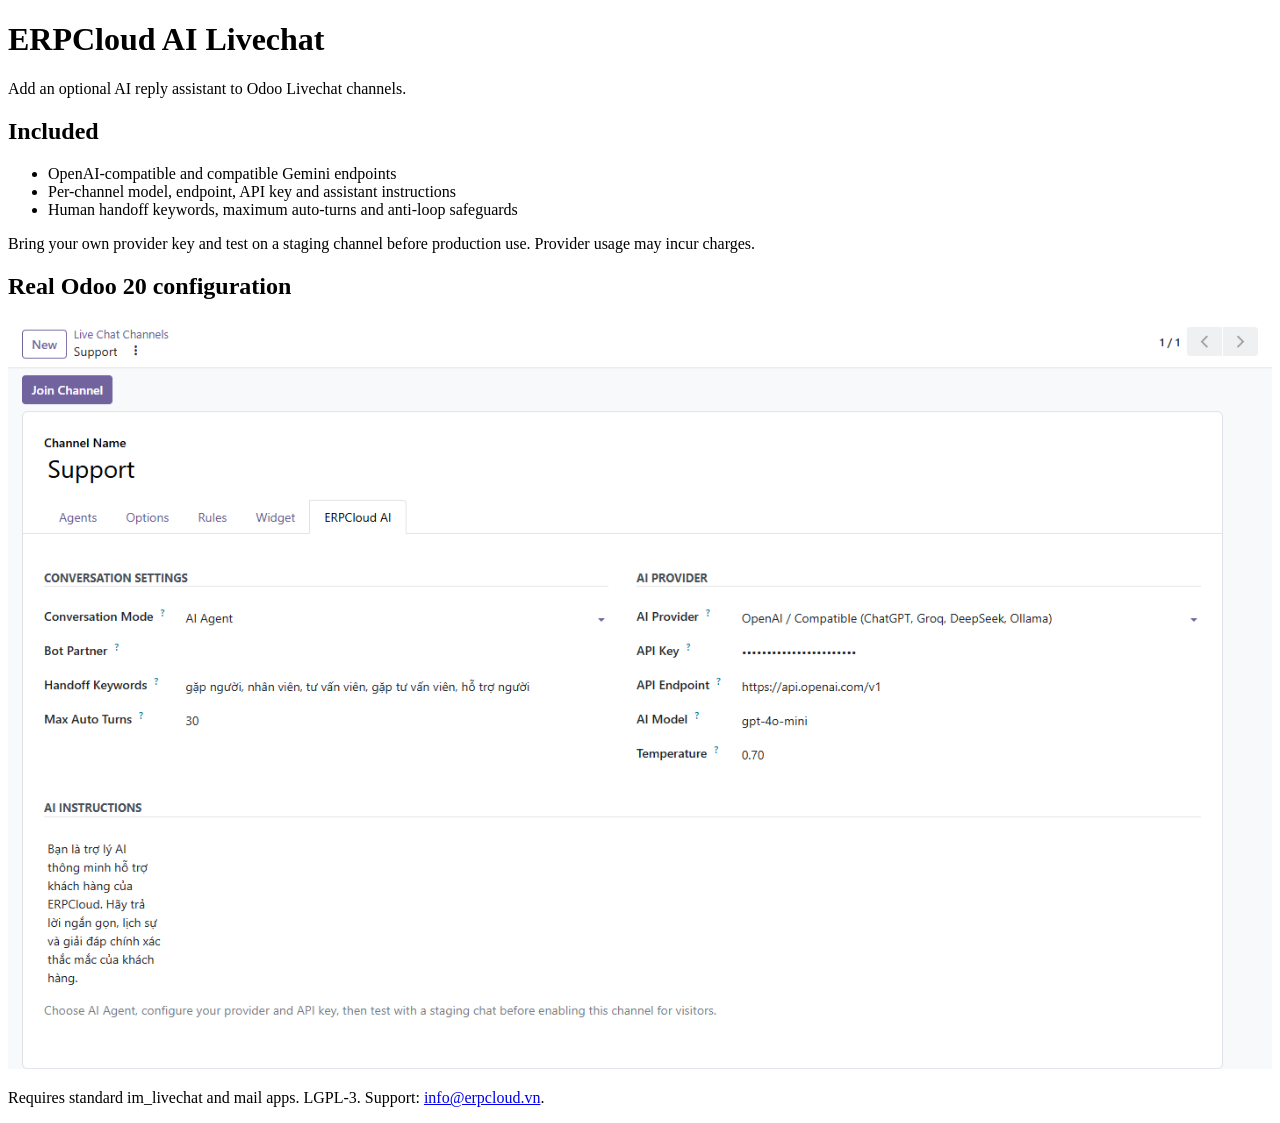
==== erpcloud_ai_livechat/static/description/index.html @ 2917d622 "[20.0] Add verified Blog, Video Library and AI Livechat free addons" ====
<!doctype html><html lang="en"><head><meta charset="utf-8"><title>ERPCloud AI Livechat</title></head><body><div class="container py-4"><h1>ERPCloud AI Livechat</h1><p class="lead">Add an optional AI reply assistant to Odoo Livechat channels.</p><h2>Included</h2><ul><li>OpenAI-compatible and compatible Gemini endpoints</li><li>Per-channel model, endpoint, API key and assistant instructions</li><li>Human handoff keywords, maximum auto-turns and anti-loop safeguards</li></ul><p>Bring your own provider key and test on a staging channel before production use. Provider usage may incur charges.</p><h2>Real Odoo 20 configuration</h2><p><img src="screenshot_1.png" alt="AI settings in an Odoo Livechat channel" style="max-width:100%;height:auto"></p><p>Requires standard im_livechat and mail apps. LGPL-3. Support: <a href="mailto:info@erpcloud.vn">info@erpcloud.vn</a>.</p></div></body></html>
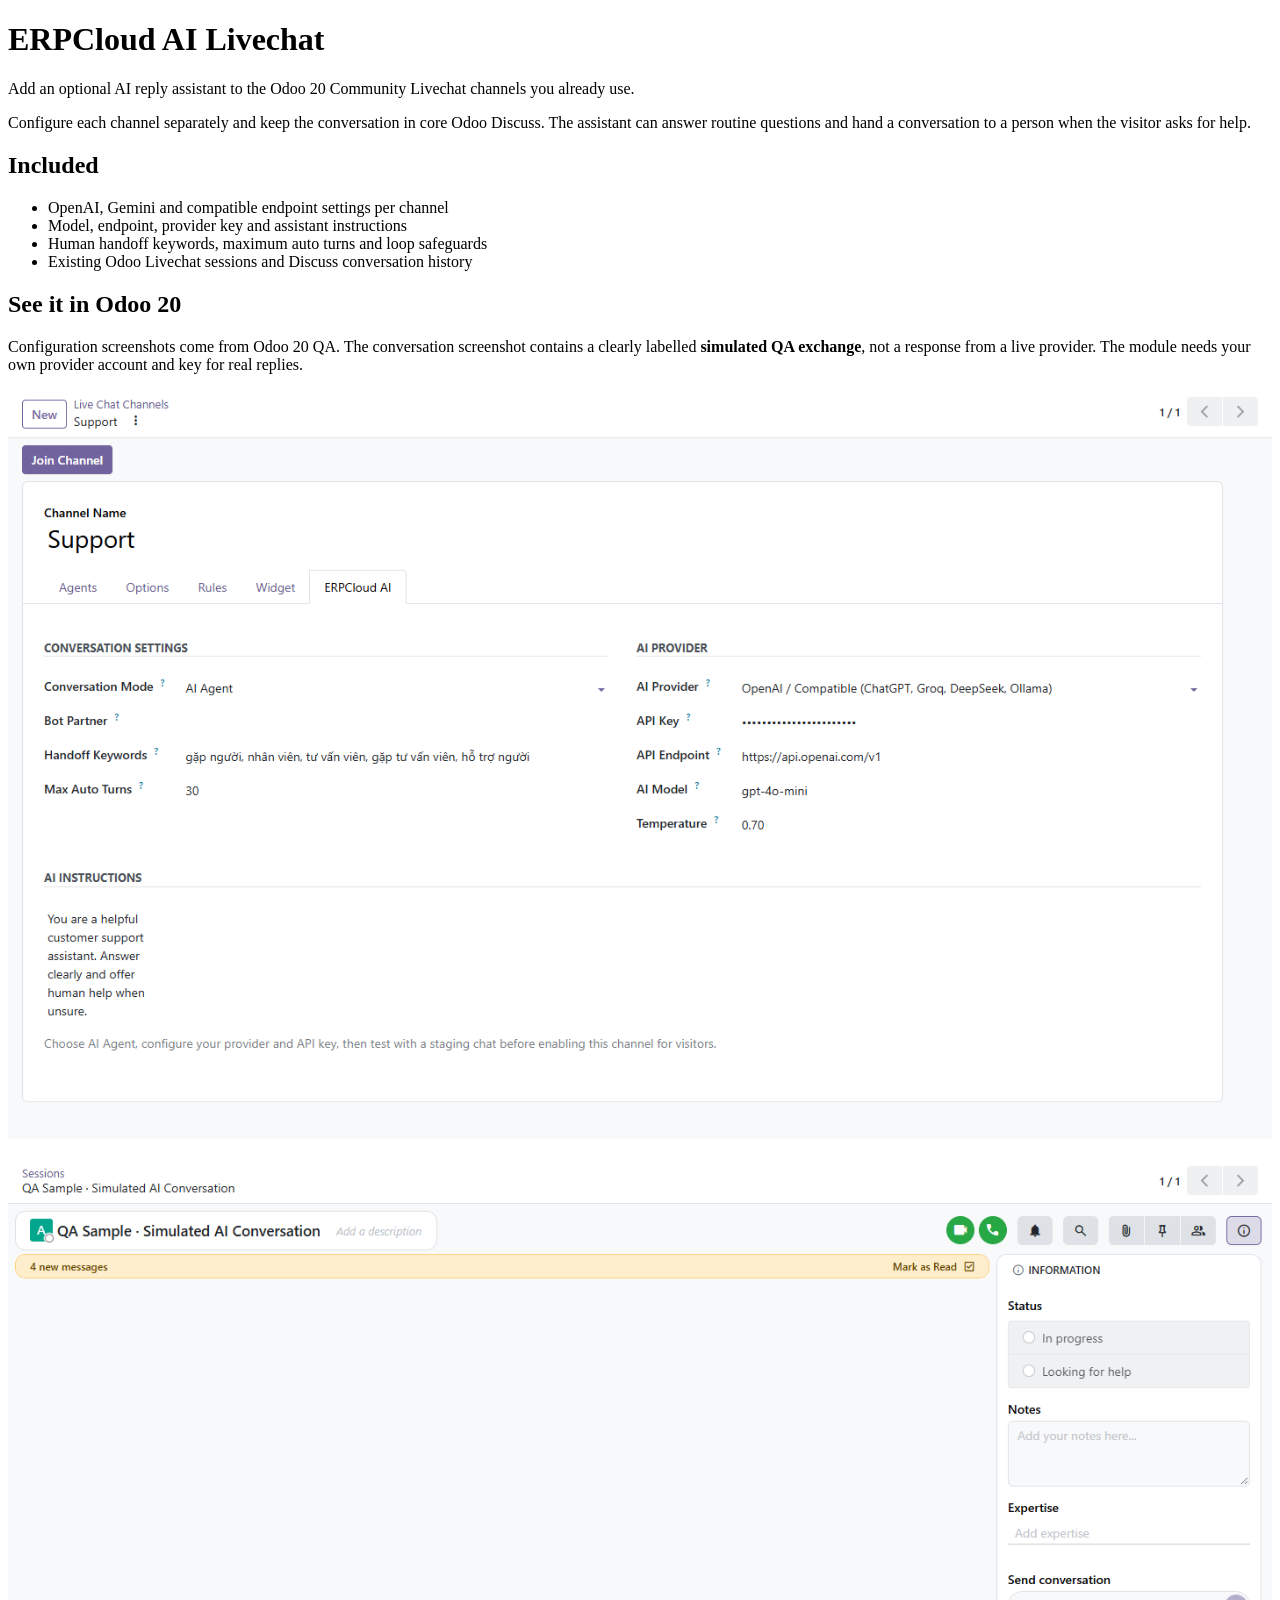
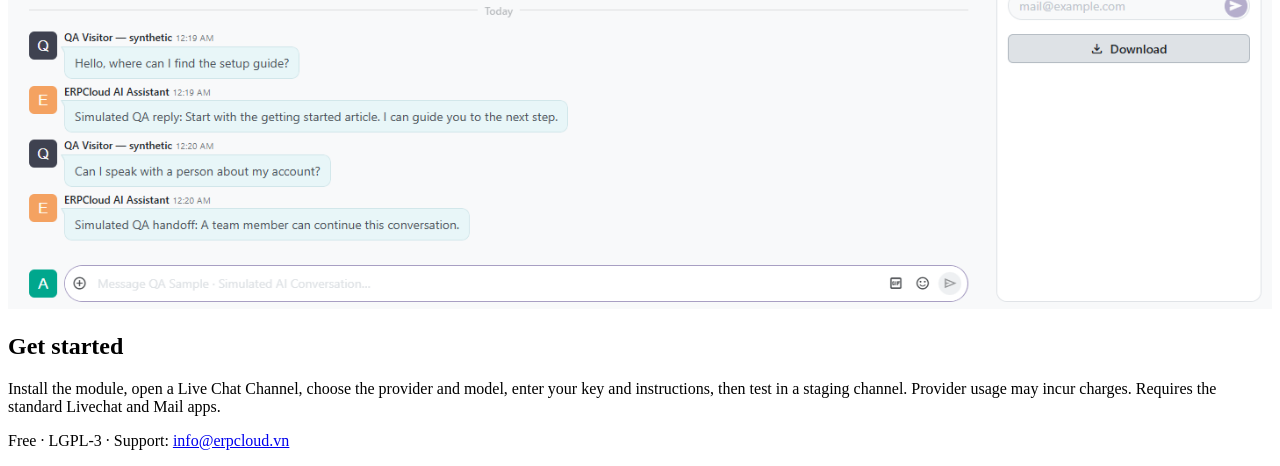
==== commit 9edb2cf2: "Refresh content module demos and fix blog cover images" ====
--- a/erpcloud_ai_livechat/static/description/index.html
+++ b/erpcloud_ai_livechat/static/description/index.html
@@ -1 +1,14 @@
-<!doctype html><html lang="en"><head><meta charset="utf-8"><title>ERPCloud AI Livechat</title></head><body><div class="container py-4"><h1>ERPCloud AI Livechat</h1><p class="lead">Add an optional AI reply assistant to Odoo Livechat channels.</p><h2>Included</h2><ul><li>OpenAI-compatible and compatible Gemini endpoints</li><li>Per-channel model, endpoint, API key and assistant instructions</li><li>Human handoff keywords, maximum auto-turns and anti-loop safeguards</li></ul><p>Bring your own provider key and test on a staging channel before production use. Provider usage may incur charges.</p><h2>Real Odoo 20 configuration</h2><p><img src="screenshot_1.png" alt="AI settings in an Odoo Livechat channel" style="max-width:100%;height:auto"></p><p>Requires standard im_livechat and mail apps. LGPL-3. Support: <a href="mailto:info@erpcloud.vn">info@erpcloud.vn</a>.</p></div></body></html>
+<!doctype html>
+<html lang="en"><head><meta charset="utf-8"><title>ERPCloud AI Livechat</title></head>
+<body><div class="container py-4">
+<h1>ERPCloud AI Livechat</h1>
+<p class="lead">Add an optional AI reply assistant to the Odoo 20 Community Livechat channels you already use.</p>
+<p>Configure each channel separately and keep the conversation in core Odoo Discuss. The assistant can answer routine questions and hand a conversation to a person when the visitor asks for help.</p>
+<h2>Included</h2><ul><li>OpenAI, Gemini and compatible endpoint settings per channel</li><li>Model, endpoint, provider key and assistant instructions</li><li>Human handoff keywords, maximum auto turns and loop safeguards</li><li>Existing Odoo Livechat sessions and Discuss conversation history</li></ul>
+<h2>See it in Odoo 20</h2>
+<p>Configuration screenshots come from Odoo 20 QA. The conversation screenshot contains a clearly labelled <strong>simulated QA exchange</strong>, not a response from a live provider. The module needs your own provider account and key for real replies.</p>
+<p><img src="screenshot_1.png" alt="AI configuration within an Odoo Livechat channel" style="max-width:100%;height:auto"></p>
+<p><img src="screenshot_3.png" alt="Simulated QA conversation in Odoo Livechat Sessions" style="max-width:100%;height:auto"></p>
+<h2>Get started</h2><p>Install the module, open a Live Chat Channel, choose the provider and model, enter your key and instructions, then test in a staging channel. Provider usage may incur charges. Requires the standard Livechat and Mail apps.</p>
+<p>Free · LGPL-3 · Support: <a href="mailto:info@erpcloud.vn">info@erpcloud.vn</a></p>
+</div></body></html>
